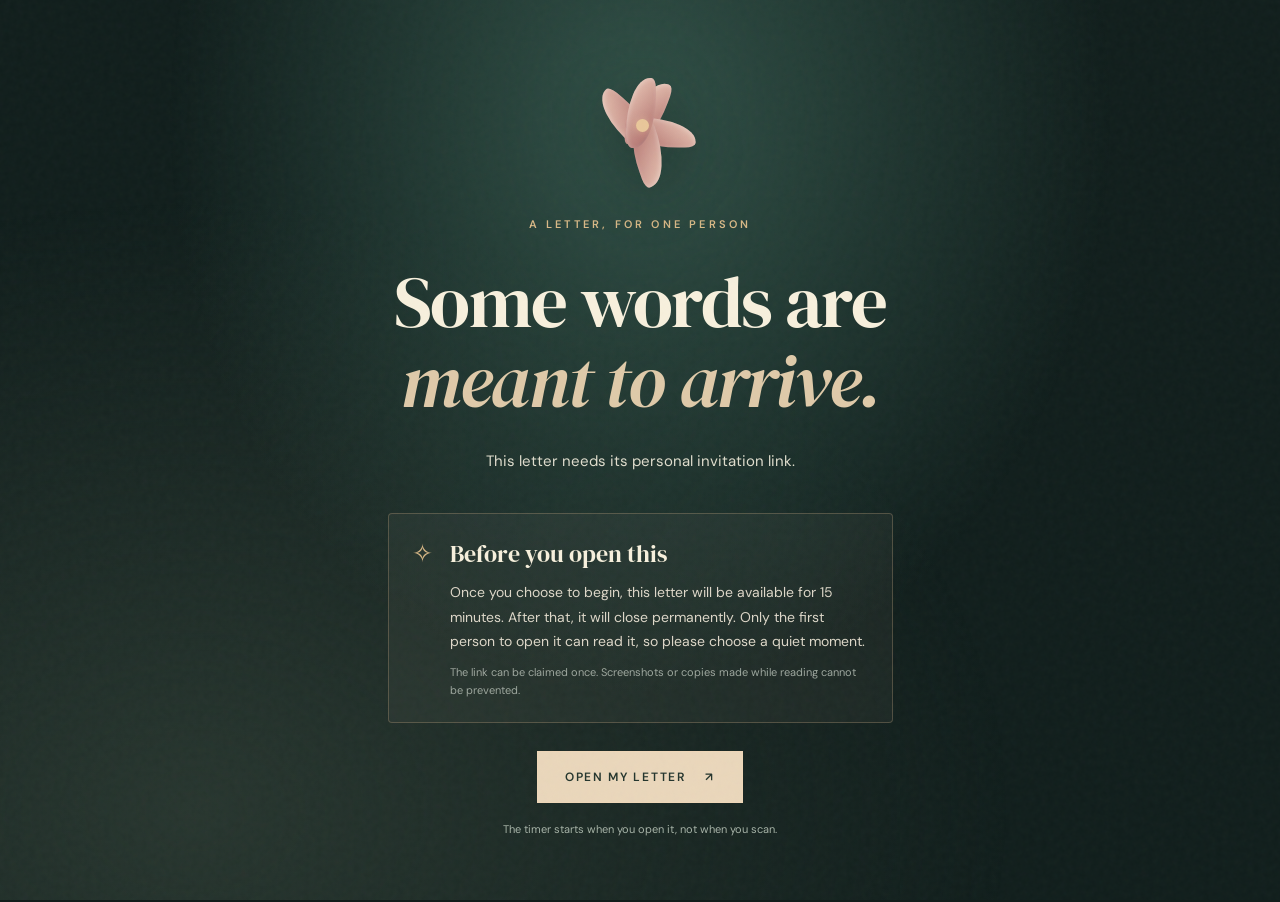
==== index.html @ e8236bc4 "Explain server-enforced one-time opening" ====
<!doctype html>
<html lang="en"><head><meta charset="utf-8"><meta name="viewport" content="width=device-width,initial-scale=1"><meta name="robots" content="noindex,nofollow,noarchive"><meta name="theme-color" content="#182c28"><title>A letter for you</title><link rel="stylesheet" href="/style.css"></head>
<body><div class="grain" aria-hidden="true"></div><div class="glow" aria-hidden="true"></div><main>
<section class="entry" id="entry"><div class="flower" aria-hidden="true"><i></i><i></i><i></i><i></i><i></i><em></em></div><p class="eyebrow">a letter, for one person</p><h1>Some words are<br><em>meant to arrive.</em></h1><p class="intro">A little something was made for you. It is yours to read, once.</p><div class="notice"><span class="notice-icon">✧</span><div><strong>Before you open this</strong><p>Once you choose to begin, this letter will be available for 15 minutes. After that, it will close permanently. Only the first person to open it can read it, so please choose a quiet moment.</p><small>The link can be claimed once. Screenshots or copies made while reading cannot be prevented.</small></div></div><button id="begin">Open my letter <span>↗</span></button><p class="micro">The timer starts when you open it, not when you scan.</p></section>
<section class="reading" id="reading" hidden><header><span>only for you</span><div class="clock"><span class="clock-dot"></span><span id="timer">15:00</span> remaining</div></header><div class="hero"><span class="petal">❀</span><p class="eyebrow">a birthday letter</p><h2>Wood.</h2><p class="subtitle">For Marilou, with love.</p></div><article id="letter"></article><footer><div class="fine-flower">✳</div><span>some things are made simply to be given</span></footer></section>
<section class="ended" id="ended" hidden><span class="ending-flower">✳</span><p class="eyebrow">the letter has closed</p><h2>Some things stay<br><em>with us.</em></h2><p>Thank you for giving these words a little of your time.</p><p class="last">Happy birthday, Nicky. ♡</p></section>
</main><script src="/app.js"></script></body></html>
---- style.css ----
@import url('https://fonts.googleapis.com/css2?family=DM+Sans:wght@400;500;600;700&family=DM+Serif+Display:ital@0;1&display=swap');:root{color-scheme:dark;--cream:#f7f0dd;--muted:#c5c4b2;--gold:#d9b987}*{box-sizing:border-box}html{scroll-behavior:smooth}body{margin:0;background:#111e1c;color:var(--cream);font-family:'DM Sans',sans-serif;min-height:100vh}.grain{position:fixed;inset:0;z-index:10;pointer-events:none;opacity:.12;background-image:url("data:image/svg+xml,%3Csvg viewBox='0 0 180 180' xmlns='http://www.w3.org/2000/svg'%3E%3Cfilter id='n'%3E%3CfeTurbulence type='fractalNoise' baseFrequency='.8' numOctaves='3' stitchTiles='stitch'/%3E%3C/filter%3E%3Crect width='100%25' height='100%25' filter='url(%23n)' opacity='.25'/%3E%3C/svg%3E")}.glow{position:fixed;inset:0;pointer-events:none;background:radial-gradient(ellipse at 50% 13%,#315147 0%,transparent 52%),radial-gradient(ellipse at 15% 90%,#28362f 0%,transparent 53%)}main{position:relative;z-index:1}.entry,.ended{min-height:100svh;max-width:680px;margin:auto;padding:clamp(36px,7vh,80px) 25px 55px;text-align:center;display:flex;align-items:center;justify-content:center;flex-direction:column}.eyebrow{font-size:11px;letter-spacing:.29em;text-transform:uppercase;color:var(--gold);font-weight:600}.entry h1,.ended h2{font:normal clamp(43px,7vw,73px)/1.08 'DM Serif Display',Georgia,serif;letter-spacing:-.025em;margin:20px 0}.entry h1 em,.ended h2 em{font-weight:400;color:#dfcaa9}.intro{max-width:370px;line-height:1.85;color:#e0dece;font-size:15px;margin:8px auto 30px}.flower{position:relative;width:110px;height:120px;margin:5px auto 18px;filter:drop-shadow(0 12px 26px #080e0c55);animation:float 7s ease-in-out infinite}.flower i{position:absolute;left:41px;top:10px;width:30px;height:70px;border-radius:80% 15% 75% 20%;transform-origin:50% 78%;background:linear-gradient(130deg,#f1d2bf,#b97d78 75%,#805c61);box-shadow:inset 1px 1px 5px #fff4}.flower i:nth-child(1){transform:rotate(-50deg)}.flower i:nth-child(2){transform:rotate(20deg)}.flower i:nth-child(3){transform:rotate(90deg)}.flower i:nth-child(4){transform:rotate(160deg)}.flower em{position:absolute;left:51px;top:51px;background:#e9c79a;width:13px;height:13px;border-radius:50%;box-shadow:0 0 9px #f4d29f70}.notice{text-align:left;display:flex;gap:17px;border:1px solid #bca17d51;background:#f2e3c90b;padding:23px;border-radius:4px;max-width:505px;margin:8px auto 28px}.notice-icon{font-size:25px;color:var(--gold)}.notice strong{font:normal 24px 'DM Serif Display',serif}.notice p{font-size:14px;line-height:1.75;color:#ded8c9;margin:10px 0}.notice small{display:block;font-size:11px;color:#9ea89f;line-height:1.6}button{border:1px solid #efd7b8;background:#ead7bb;color:#24352d;padding:17px 27px;min-width:205px;font:600 12px 'DM Sans';text-transform:uppercase;letter-spacing:.14em;cursor:pointer;transition:transform .2s,background .2s}button:hover{background:#fff0d8;transform:translateY(-2px)}button span{margin-left:15px}.micro{font-size:11px;color:#a7b4a8;margin-top:19px}.reading{max-width:100%;padding:0 24px}.reading header{max-width:800px;margin:auto;display:flex;justify-content:space-between;align-items:center;border-bottom:1px solid #ddceb32a;padding:22px 0;color:#b5bcae;letter-spacing:.13em;text-transform:uppercase;font-size:10px}.clock{font-variant-numeric:tabular-nums;letter-spacing:.05em;color:#dec69e}.clock-dot{display:inline-block;background:#e0bd87;width:6px;height:6px;border-radius:50%;margin-right:7px;box-shadow:0 0 9px #f2d0a399}.hero{text-align:center;margin:85px auto 85px}.petal{font-size:43px;color:#e3b5a3;display:block;margin-bottom:27px}.hero h2{font:normal clamp(74px,13vw,128px) 'DM Serif Display',serif;letter-spacing:-.06em;margin:5px 0;color:#f2dfc9}.subtitle{font:italic 19px 'DM Serif Display',serif;color:#c5b39d}.reading article{max-width:650px;margin:auto;font:normal clamp(17px,2.4vw,20px)/2.05 Georgia,'Times New Roman',serif;color:#f0e9dc}.reading article p{margin:0 0 1.4em}.reading article p:first-child{font-style:italic;color:#edd2ba}.reading footer{text-align:center;border-top:1px solid #ddceb32a;margin:95px auto 0;max-width:650px;padding:55px 0 85px;color:#aeb7a7;font:italic 16px 'DM Serif Display',serif}.fine-flower{font-size:35px;color:#d5a78d;margin-bottom:18px}.ended h2{font-size:clamp(53px,8vw,82px)}.ended>p:not(.eyebrow){line-height:1.8;color:#c9d0c3}.ending-flower{font-size:75px;color:#d2a998;animation:float 8s ease-in-out infinite}.last{font:italic 20px 'DM Serif Display',serif;color:#e9cfb4!important;margin-top:25px}[hidden]{display:none!important}@keyframes float{50%{transform:translateY(-9px) rotate(2deg)}}@media(max-width:520px){.entry,.ended{padding:42px 22px}.notice{padding:19px}.hero{margin:60px 0}.reading{padding:0 21px}.reading article{line-height:1.93}.reading header{padding:18px 0}}@media(prefers-reduced-motion:reduce){*,*:before,*:after{animation:none!important;scroll-behavior:auto!important}}
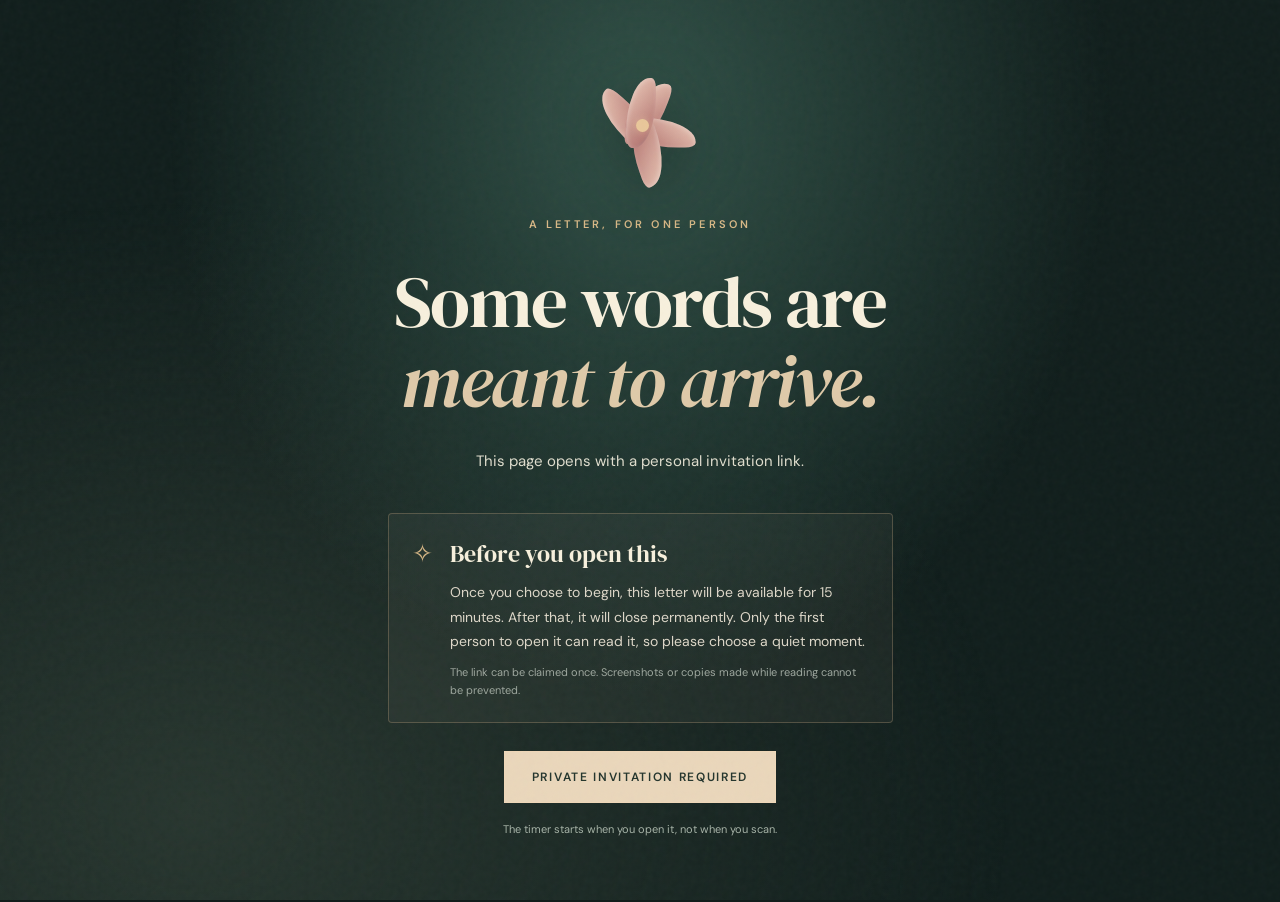
==== commit 5e8be091: "Use private reading flow on main homepage" ====
--- a/index.html
+++ b/index.html
@@ -1,7 +1,7 @@
 <!doctype html>
 <html lang="en"><head><meta charset="utf-8"><meta name="viewport" content="width=device-width,initial-scale=1"><meta name="robots" content="noindex,nofollow,noarchive"><meta name="theme-color" content="#182c28"><title>A letter for you</title><link rel="stylesheet" href="/style.css"></head>
 <body><div class="grain" aria-hidden="true"></div><div class="glow" aria-hidden="true"></div><main>
-<section class="entry" id="entry"><div class="flower" aria-hidden="true"><i></i><i></i><i></i><i></i><i></i><em></em></div><p class="eyebrow">a letter, for one person</p><h1>Some words are<br><em>meant to arrive.</em></h1><p class="intro">A little something was made for you. It is yours to read, once.</p><div class="notice"><span class="notice-icon">✧</span><div><strong>Before you open this</strong><p>Once you choose to begin, this letter will be available for 15 minutes. After that, it will close permanently. Only the first person to open it can read it, so please choose a quiet moment.</p><small>The link can be claimed once. Screenshots or copies made while reading cannot be prevented.</small></div></div><button id="begin">Open my letter <span>↗</span></button><p class="micro">The timer starts when you open it, not when you scan.</p></section>
+<section class="entry" id="entry"><div class="flower" aria-hidden="true"><i></i><i></i><i></i><i></i><i></i><em></em></div><p class="eyebrow">a letter, for one person</p><h1>Some words are<br><em>meant to arrive.</em></h1><p class="intro">A private letter, available through a personal invitation.</p><div class="notice"><span class="notice-icon">✧</span><div><strong>Before you open this</strong><p>Once you choose to begin, this letter will be available for 15 minutes. After that, it will close permanently. Only the first person to open it can read it, so please choose a quiet moment.</p><small>The link can be claimed once. Screenshots or copies made while reading cannot be prevented.</small></div></div><button id="begin">Open my letter <span>↗</span></button><p class="micro">The timer starts when you open it, not when you scan.</p></section>
 <section class="reading" id="reading" hidden><header><span>only for you</span><div class="clock"><span class="clock-dot"></span><span id="timer">15:00</span> remaining</div></header><div class="hero"><span class="petal">❀</span><p class="eyebrow">a birthday letter</p><h2>Wood.</h2><p class="subtitle">For Marilou, with love.</p></div><article id="letter"></article><footer><div class="fine-flower">✳</div><span>some things are made simply to be given</span></footer></section>
 <section class="ended" id="ended" hidden><span class="ending-flower">✳</span><p class="eyebrow">the letter has closed</p><h2>Some things stay<br><em>with us.</em></h2><p>Thank you for giving these words a little of your time.</p><p class="last">Happy birthday, Nicky. ♡</p></section>
-</main><script src="/app.js"></script></body></html>+</main><script src="/read.js"></script></body></html>
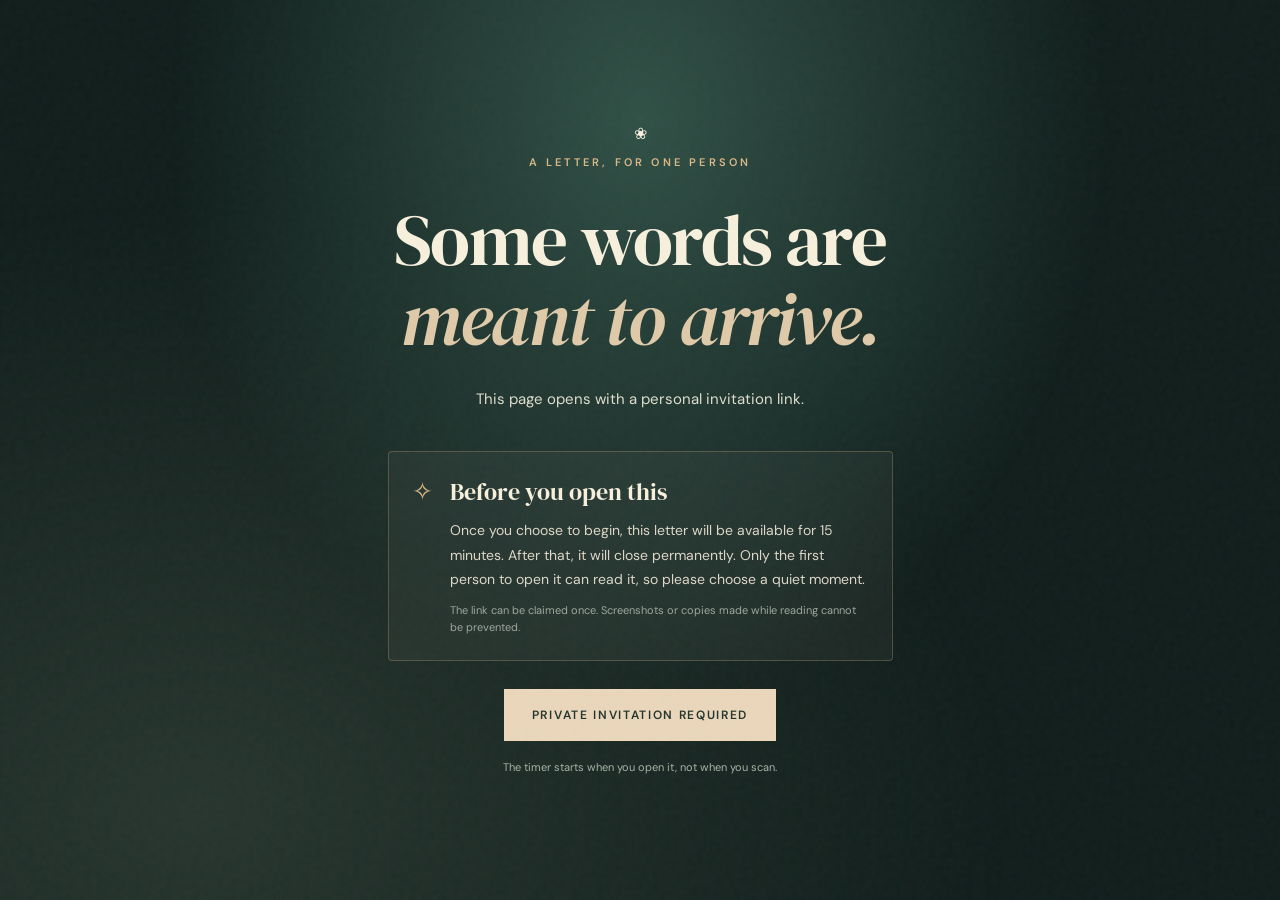
==== commit 9ad3a1b2: "Use one outlined flower icon throughout production experience" ====
--- a/index.html
+++ b/index.html
@@ -1,7 +1,7 @@
 <!doctype html>
 <html lang="en"><head><meta charset="utf-8"><meta name="viewport" content="width=device-width,initial-scale=1"><meta name="robots" content="noindex,nofollow,noarchive"><meta name="theme-color" content="#182c28"><title>A letter for you</title><link rel="stylesheet" href="/style.css"></head>
 <body><div class="grain" aria-hidden="true"></div><div class="glow" aria-hidden="true"></div><main>
-<section class="entry" id="entry"><div class="flower" aria-hidden="true"><i></i><i></i><i></i><i></i><i></i><em></em></div><p class="eyebrow">a letter, for one person</p><h1>Some words are<br><em>meant to arrive.</em></h1><p class="intro">A private letter, available through a personal invitation.</p><div class="notice"><span class="notice-icon">✧</span><div><strong>Before you open this</strong><p>Once you choose to begin, this letter will be available for 15 minutes. After that, it will close permanently. Only the first person to open it can read it, so please choose a quiet moment.</p><small>The link can be claimed once. Screenshots or copies made while reading cannot be prevented.</small></div></div><button id="begin">Open my letter <span>↗</span></button><p class="micro">The timer starts when you open it, not when you scan.</p></section>
-<section class="reading" id="reading" hidden><header><span>only for you</span><div class="clock"><span class="clock-dot"></span><span id="timer">15:00</span> remaining</div></header><div class="hero"><span class="petal">❀</span><p class="eyebrow">a birthday letter</p><h2>Wood.</h2><p class="subtitle">For Marilou, with love.</p></div><article id="letter"></article><footer><div class="fine-flower">✳</div><span>some things are made simply to be given</span></footer></section>
-<section class="ended" id="ended" hidden><span class="ending-flower">✳</span><p class="eyebrow">the letter has closed</p><h2>Some things stay<br><em>with us.</em></h2><p>Thank you for giving these words a little of your time.</p><p class="last">Happy birthday, Nicky. ♡</p></section>
+<section class="entry" id="entry"><span class="line-flower" aria-hidden="true">❀</span><p class="eyebrow">a letter, for one person</p><h1>Some words are<br><em>meant to arrive.</em></h1><p class="intro">A private letter, available through a personal invitation.</p><div class="notice"><span class="notice-icon">✧</span><div><strong>Before you open this</strong><p>Once you choose to begin, this letter will be available for <span id="durationText">15 minutes</span>. After that, it will close permanently. Only the first person to open it can read it, so please choose a quiet moment.</p><small>The link can be claimed once. Screenshots or copies made while reading cannot be prevented.</small></div></div><button id="begin">Open my letter <span>↗</span></button><p class="micro">The timer starts when you open it, not when you scan.</p></section>
+<section class="reading" id="reading" hidden><header><span>only for you</span><div class="clock"><span class="clock-dot"></span><span id="timer">15:00</span> remaining</div></header><div class="hero"><span class="line-flower" aria-hidden="true">❀</span><p class="eyebrow">a birthday letter</p><h2>Wood.</h2><p class="subtitle">For Nicole, with love.</p></div><article id="letter"></article><footer><span class="line-flower" aria-hidden="true">❀</span><span>some things are made simply to be given</span></footer></section>
+<section class="ended" id="ended" hidden><span class="line-flower" aria-hidden="true">❀</span><p class="eyebrow">the letter has closed</p><h2>Some things stay<br><em>with us.</em></h2><p>Thank you for giving these words a little of your time.</p><p class="last">Happy birthday, Nicky. ♡</p></section>
 </main><script src="/read.js"></script></body></html>
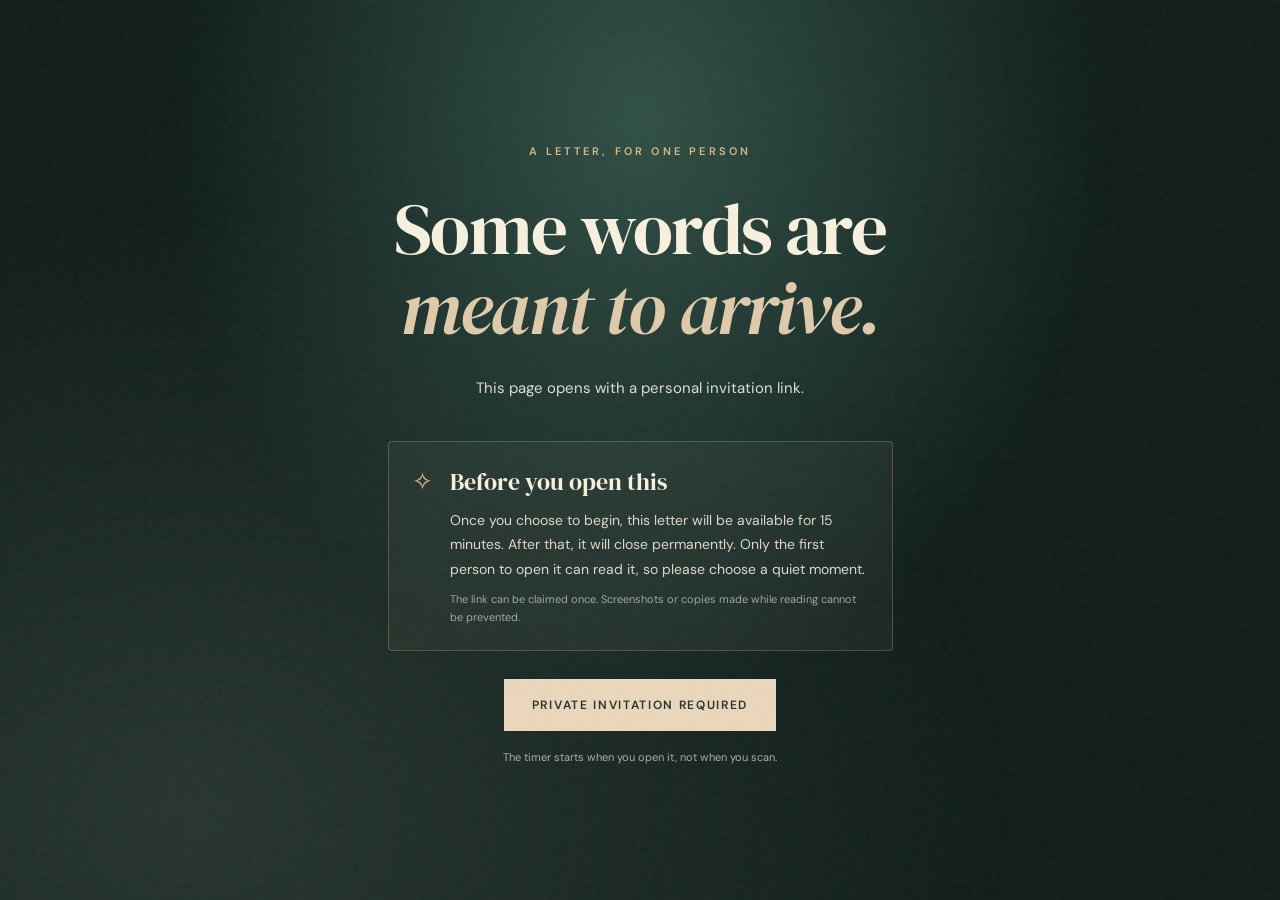
==== commit bd52d1ba: "Use solid five-petal flower motif everywhere" ====
--- a/index.html
+++ b/index.html
@@ -1,7 +1,7 @@
 <!doctype html>
 <html lang="en"><head><meta charset="utf-8"><meta name="viewport" content="width=device-width,initial-scale=1"><meta name="robots" content="noindex,nofollow,noarchive"><meta name="theme-color" content="#182c28"><title>A letter for you</title><link rel="stylesheet" href="/style.css"></head>
 <body><div class="grain" aria-hidden="true"></div><div class="glow" aria-hidden="true"></div><main>
-<section class="entry" id="entry"><span class="line-flower" aria-hidden="true">❀</span><p class="eyebrow">a letter, for one person</p><h1>Some words are<br><em>meant to arrive.</em></h1><p class="intro">A private letter, available through a personal invitation.</p><div class="notice"><span class="notice-icon">✧</span><div><strong>Before you open this</strong><p>Once you choose to begin, this letter will be available for <span id="durationText">15 minutes</span>. After that, it will close permanently. Only the first person to open it can read it, so please choose a quiet moment.</p><small>The link can be claimed once. Screenshots or copies made while reading cannot be prevented.</small></div></div><button id="begin">Open my letter <span>↗</span></button><p class="micro">The timer starts when you open it, not when you scan.</p></section>
-<section class="reading" id="reading" hidden><header><span>only for you</span><div class="clock"><span class="clock-dot"></span><span id="timer">15:00</span> remaining</div></header><div class="hero"><span class="line-flower" aria-hidden="true">❀</span><p class="eyebrow">a birthday letter</p><h2>Wood.</h2><p class="subtitle">For Nicole, with love.</p></div><article id="letter"></article><footer><span class="line-flower" aria-hidden="true">❀</span><span>some things are made simply to be given</span></footer></section>
-<section class="ended" id="ended" hidden><span class="line-flower" aria-hidden="true">❀</span><p class="eyebrow">the letter has closed</p><h2>Some things stay<br><em>with us.</em></h2><p>Thank you for giving these words a little of your time.</p><p class="last">Happy birthday, Nicky. ♡</p></section>
+<section class="entry" id="entry"><span class="solid-flower" aria-hidden="true"><i></i><i></i><i></i><i></i><i></i><em></em></span><p class="eyebrow">a letter, for one person</p><h1>Some words are<br><em>meant to arrive.</em></h1><p class="intro">A private letter, available through a personal invitation.</p><div class="notice"><span class="notice-icon">✧</span><div><strong>Before you open this</strong><p>Once you choose to begin, this letter will be available for <span id="durationText">15 minutes</span>. After that, it will close permanently. Only the first person to open it can read it, so please choose a quiet moment.</p><small>The link can be claimed once. Screenshots or copies made while reading cannot be prevented.</small></div></div><button id="begin">Open my letter <span>↗</span></button><p class="micro">The timer starts when you open it, not when you scan.</p></section>
+<section class="reading" id="reading" hidden><header><span>only for you</span><div class="clock"><span class="clock-dot"></span><span id="timer">15:00</span> remaining</div></header><div class="hero"><span class="solid-flower" aria-hidden="true"><i></i><i></i><i></i><i></i><i></i><em></em></span><p class="eyebrow">a birthday letter</p><h2>Wood.</h2><p class="subtitle">For Nicole, with love.</p></div><article id="letter"></article><footer><span class="solid-flower" aria-hidden="true"><i></i><i></i><i></i><i></i><i></i><em></em></span><span>some things are made simply to be given</span></footer></section>
+<section class="ended" id="ended" hidden><span class="solid-flower" aria-hidden="true"><i></i><i></i><i></i><i></i><i></i><em></em></span><p class="eyebrow">the letter has closed</p><h2>Some things stay<br><em>with us.</em></h2><p>Thank you for giving these words a little of your time.</p><p class="last">Happy birthday, Nicky. ♡</p></section>
 </main><script src="/read.js"></script></body></html>
--- a/style.css
+++ b/style.css
@@ -1 +1 @@
-@import url('https://fonts.googleapis.com/css2?family=DM+Sans:wght@400;500;600;700&family=DM+Serif+Display:ital@0;1&display=swap');:root{color-scheme:dark;--cream:#f7f0dd;--muted:#c5c4b2;--gold:#d9b987}*{box-sizing:border-box}html{scroll-behavior:smooth}body{margin:0;background:#111e1c;color:var(--cream);font-family:'DM Sans',sans-serif;min-height:100vh}.grain{position:fixed;inset:0;z-index:10;pointer-events:none;opacity:.12;background-image:url("data:image/svg+xml,%3Csvg viewBox='0 0 180 180' xmlns='http://www.w3.org/2000/svg'%3E%3Cfilter id='n'%3E%3CfeTurbulence type='fractalNoise' baseFrequency='.8' numOctaves='3' stitchTiles='stitch'/%3E%3C/filter%3E%3Crect width='100%25' height='100%25' filter='url(%23n)' opacity='.25'/%3E%3C/svg%3E")}.glow{position:fixed;inset:0;pointer-events:none;background:radial-gradient(ellipse at 50% 13%,#315147 0%,transparent 52%),radial-gradient(ellipse at 15% 90%,#28362f 0%,transparent 53%)}main{position:relative;z-index:1}.entry,.ended{min-height:100svh;max-width:680px;margin:auto;padding:clamp(36px,7vh,80px) 25px 55px;text-align:center;display:flex;align-items:center;justify-content:center;flex-direction:column}.eyebrow{font-size:11px;letter-spacing:.29em;text-transform:uppercase;color:var(--gold);font-weight:600}.entry h1,.ended h2{font:normal clamp(43px,7vw,73px)/1.08 'DM Serif Display',Georgia,serif;letter-spacing:-.025em;margin:20px 0}.entry h1 em,.ended h2 em{font-weight:400;color:#dfcaa9}.intro{max-width:370px;line-height:1.85;color:#e0dece;font-size:15px;margin:8px auto 30px}.flower{position:relative;width:110px;height:120px;margin:5px auto 18px;filter:drop-shadow(0 12px 26px #080e0c55);animation:float 7s ease-in-out infinite}.flower i{position:absolute;left:41px;top:10px;width:30px;height:70px;border-radius:80% 15% 75% 20%;transform-origin:50% 78%;background:linear-gradient(130deg,#f1d2bf,#b97d78 75%,#805c61);box-shadow:inset 1px 1px 5px #fff4}.flower i:nth-child(1){transform:rotate(-50deg)}.flower i:nth-child(2){transform:rotate(20deg)}.flower i:nth-child(3){transform:rotate(90deg)}.flower i:nth-child(4){transform:rotate(160deg)}.flower em{position:absolute;left:51px;top:51px;background:#e9c79a;width:13px;height:13px;border-radius:50%;box-shadow:0 0 9px #f4d29f70}.notice{text-align:left;display:flex;gap:17px;border:1px solid #bca17d51;background:#f2e3c90b;padding:23px;border-radius:4px;max-width:505px;margin:8px auto 28px}.notice-icon{font-size:25px;color:var(--gold)}.notice strong{font:normal 24px 'DM Serif Display',serif}.notice p{font-size:14px;line-height:1.75;color:#ded8c9;margin:10px 0}.notice small{display:block;font-size:11px;color:#9ea89f;line-height:1.6}button{border:1px solid #efd7b8;background:#ead7bb;color:#24352d;padding:17px 27px;min-width:205px;font:600 12px 'DM Sans';text-transform:uppercase;letter-spacing:.14em;cursor:pointer;transition:transform .2s,background .2s}button:hover{background:#fff0d8;transform:translateY(-2px)}button span{margin-left:15px}.micro{font-size:11px;color:#a7b4a8;margin-top:19px}.reading{max-width:100%;padding:0 24px}.reading header{max-width:800px;margin:auto;display:flex;justify-content:space-between;align-items:center;border-bottom:1px solid #ddceb32a;padding:22px 0;color:#b5bcae;letter-spacing:.13em;text-transform:uppercase;font-size:10px}.clock{font-variant-numeric:tabular-nums;letter-spacing:.05em;color:#dec69e}.clock-dot{display:inline-block;background:#e0bd87;width:6px;height:6px;border-radius:50%;margin-right:7px;box-shadow:0 0 9px #f2d0a399}.hero{text-align:center;margin:85px auto 85px}.petal{font-size:43px;color:#e3b5a3;display:block;margin-bottom:27px}.hero h2{font:normal clamp(74px,13vw,128px) 'DM Serif Display',serif;letter-spacing:-.06em;margin:5px 0;color:#f2dfc9}.subtitle{font:italic 19px 'DM Serif Display',serif;color:#c5b39d}.reading article{max-width:650px;margin:auto;font:normal clamp(17px,2.4vw,20px)/2.05 Georgia,'Times New Roman',serif;color:#f0e9dc}.reading article p{margin:0 0 1.4em}.reading article p:first-child{font-style:italic;color:#edd2ba}.reading footer{text-align:center;border-top:1px solid #ddceb32a;margin:95px auto 0;max-width:650px;padding:55px 0 85px;color:#aeb7a7;font:italic 16px 'DM Serif Display',serif}.fine-flower{font-size:35px;color:#d5a78d;margin-bottom:18px}.ended h2{font-size:clamp(53px,8vw,82px)}.ended>p:not(.eyebrow){line-height:1.8;color:#c9d0c3}.ending-flower{font-size:75px;color:#d2a998;animation:float 8s ease-in-out infinite}.last{font:italic 20px 'DM Serif Display',serif;color:#e9cfb4!important;margin-top:25px}[hidden]{display:none!important}@keyframes float{50%{transform:translateY(-9px) rotate(2deg)}}@media(max-width:520px){.entry,.ended{padding:42px 22px}.notice{padding:19px}.hero{margin:60px 0}.reading{padding:0 21px}.reading article{line-height:1.93}.reading header{padding:18px 0}}@media(prefers-reduced-motion:reduce){*,*:before,*:after{animation:none!important;scroll-behavior:auto!important}}+@import url('https://fonts.googleapis.com/css2?family=DM+Sans:wght@400;500;600;700&family=DM+Serif+Display:ital@0;1&display=swap');:root{color-scheme:dark;--cream:#f7f0dd;--muted:#c5c4b2;--gold:#d9b987}*{box-sizing:border-box}html{scroll-behavior:smooth}body{margin:0;background:#111e1c;color:var(--cream);font-family:'DM Sans',sans-serif;min-height:100vh}.grain{position:fixed;inset:0;z-index:10;pointer-events:none;opacity:.12;background-image:url("data:image/svg+xml,%3Csvg viewBox='0 0 180 180' xmlns='http://www.w3.org/2000/svg'%3E%3Cfilter id='n'%3E%3CfeTurbulence type='fractalNoise' baseFrequency='.8' numOctaves='3' stitchTiles='stitch'/%3E%3C/filter%3E%3Crect width='100%25' height='100%25' filter='url(%23n)' opacity='.25'/%3E%3C/svg%3E")}.glow{position:fixed;inset:0;pointer-events:none;background:radial-gradient(ellipse at 50% 13%,#315147 0%,transparent 52%),radial-gradient(ellipse at 15% 90%,#28362f 0%,transparent 53%)}main{position:relative;z-index:1}.entry,.ended{min-height:100svh;max-width:680px;margin:auto;padding:clamp(36px,7vh,80px) 25px 55px;text-align:center;display:flex;align-items:center;justify-content:center;flex-direction:column}.eyebrow{font-size:11px;letter-spacing:.29em;text-transform:uppercase;color:var(--gold);font-weight:600}.entry h1,.ended h2{font:normal clamp(43px,7vw,73px)/1.08 'DM Serif Display',Georgia,serif;letter-spacing:-.025em;margin:20px 0}.entry h1 em,.ended h2 em{font-weight:400;color:#dfcaa9}.intro{max-width:370px;line-height:1.85;color:#e0dece;font-size:15px;margin:8px auto 30px}.flower{position:relative;width:110px;height:120px;margin:5px auto 18px;filter:drop-shadow(0 12px 26px #080e0c55);animation:float 7s ease-in-out infinite}.flower i{position:absolute;left:41px;top:10px;width:30px;height:70px;border-radius:80% 15% 75% 20%;transform-origin:50% 78%;background:linear-gradient(130deg,#f1d2bf,#b97d78 75%,#805c61);box-shadow:inset 1px 1px 5px #fff4}.flower i:nth-child(1){transform:rotate(-50deg)}.flower i:nth-child(2){transform:rotate(20deg)}.flower i:nth-child(3){transform:rotate(90deg)}.flower i:nth-child(4){transform:rotate(160deg)}.flower em{position:absolute;left:51px;top:51px;background:#e9c79a;width:13px;height:13px;border-radius:50%;box-shadow:0 0 9px #f4d29f70}.notice{text-align:left;display:flex;gap:17px;border:1px solid #bca17d51;background:#f2e3c90b;padding:23px;border-radius:4px;max-width:505px;margin:8px auto 28px}.notice-icon{font-size:25px;color:var(--gold)}.notice strong{font:normal 24px 'DM Serif Display',serif}.notice p{font-size:14px;line-height:1.75;color:#ded8c9;margin:10px 0}.notice small{display:block;font-size:11px;color:#9ea89f;line-height:1.6}button{border:1px solid #efd7b8;background:#ead7bb;color:#24352d;padding:17px 27px;min-width:205px;font:600 12px 'DM Sans';text-transform:uppercase;letter-spacing:.14em;cursor:pointer;transition:transform .2s,background .2s}button:hover{background:#fff0d8;transform:translateY(-2px)}button span{margin-left:15px}.micro{font-size:11px;color:#a7b4a8;margin-top:19px}.reading{max-width:100%;padding:0 24px}.reading header{max-width:800px;margin:auto;display:flex;justify-content:space-between;align-items:center;border-bottom:1px solid #ddceb32a;padding:22px 0;color:#b5bcae;letter-spacing:.13em;text-transform:uppercase;font-size:10px}.clock{font-variant-numeric:tabular-nums;letter-spacing:.05em;color:#dec69e}.clock-dot{display:inline-block;background:#e0bd87;width:6px;height:6px;border-radius:50%;margin-right:7px;box-shadow:0 0 9px #f2d0a399}.hero{text-align:center;margin:85px auto 85px}.petal{font-size:43px;color:#e3b5a3;display:block;margin-bottom:27px}.hero h2{font:normal clamp(74px,13vw,128px) 'DM Serif Display',serif;letter-spacing:-.06em;margin:5px 0;color:#f2dfc9}.subtitle{font:italic 19px 'DM Serif Display',serif;color:#c5b39d}.reading article{max-width:650px;margin:auto;font:normal clamp(17px,2.4vw,20px)/2.05 Georgia,'Times New Roman',serif;color:#f0e9dc}.reading article p{margin:0 0 1.4em}.reading article p:first-child{font-style:italic;color:#edd2ba}.reading footer{text-align:center;border-top:1px solid #ddceb32a;margin:95px auto 0;max-width:650px;padding:55px 0 85px;color:#aeb7a7;font:italic 16px 'DM Serif Display',serif}.fine-flower{font-size:35px;color:#d5a78d;margin-bottom:18px}.ended h2{font-size:clamp(53px,8vw,82px)}.ended>p:not(.eyebrow){line-height:1.8;color:#c9d0c3}.ending-flower{font-size:75px;color:#d2a998;animation:float 8s ease-in-out infinite}.last{font:italic 20px 'DM Serif Display',serif;color:#e9cfb4!important;margin-top:25px}[hidden]{display:none!important}@keyframes float{50%{transform:translateY(-9px) rotate(2deg)}}@media(max-width:520px){.entry,.ended{padding:42px 22px}.notice{padding:19px}.hero{margin:60px 0}.reading{padding:0 21px}.reading article{line-height:1.93}.reading header{padding:18px 0}}@media(prefers-reduced-motion:reduce){*,*:before,*:after{animation:none!important;scroll-behavior:auto!important}}.line-flower{display:block;color:#e3ad9b;font-size:44px;line-height:1;margin:8px auto 28px;font-family:Georgia,'Times New Roman',serif;font-weight:400;text-shadow:0 8px 22px #080e0c44}.reading .line-flower{margin:0 auto 27px;font-size:42px}.reading footer .line-flower{font-size:34px;margin:0 auto 18px}.ended .line-flower{font-size:58px;margin:0 auto 24px}
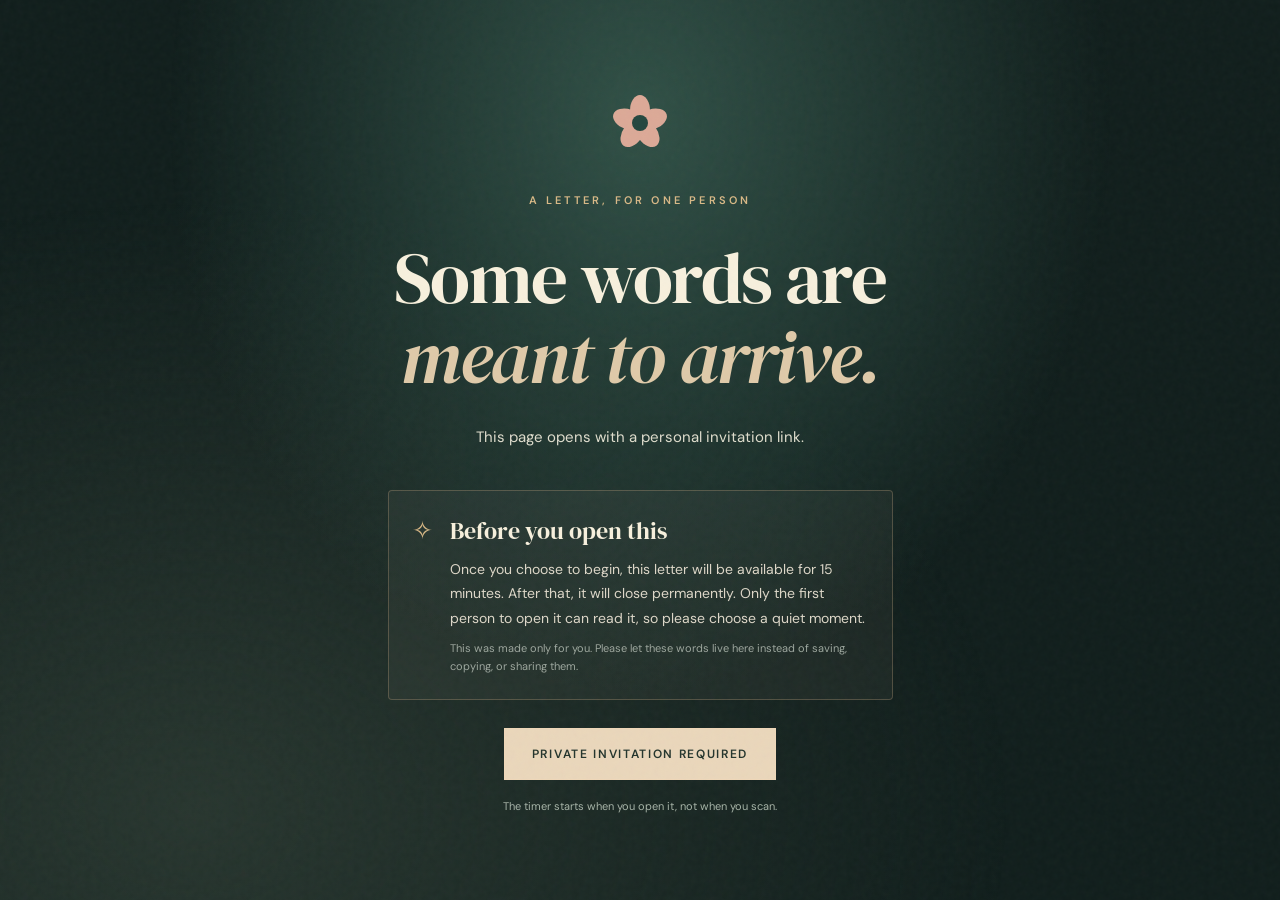
==== commit e5bf7d28: "Add private-reading notice and personalized watermark" ====
--- a/index.html
+++ b/index.html
@@ -1,7 +1,7 @@
 <!doctype html>
 <html lang="en"><head><meta charset="utf-8"><meta name="viewport" content="width=device-width,initial-scale=1"><meta name="robots" content="noindex,nofollow,noarchive"><meta name="theme-color" content="#182c28"><title>A letter for you</title><link rel="stylesheet" href="/style.css"></head>
 <body><div class="grain" aria-hidden="true"></div><div class="glow" aria-hidden="true"></div><main>
-<section class="entry" id="entry"><span class="solid-flower" aria-hidden="true"><i></i><i></i><i></i><i></i><i></i><em></em></span><p class="eyebrow">a letter, for one person</p><h1>Some words are<br><em>meant to arrive.</em></h1><p class="intro">A private letter, available through a personal invitation.</p><div class="notice"><span class="notice-icon">✧</span><div><strong>Before you open this</strong><p>Once you choose to begin, this letter will be available for <span id="durationText">15 minutes</span>. After that, it will close permanently. Only the first person to open it can read it, so please choose a quiet moment.</p><small>The link can be claimed once. Screenshots or copies made while reading cannot be prevented.</small></div></div><button id="begin">Open my letter <span>↗</span></button><p class="micro">The timer starts when you open it, not when you scan.</p></section>
-<section class="reading" id="reading" hidden><header><span>only for you</span><div class="clock"><span class="clock-dot"></span><span id="timer">15:00</span> remaining</div></header><div class="hero"><span class="solid-flower" aria-hidden="true"><i></i><i></i><i></i><i></i><i></i><em></em></span><p class="eyebrow">a birthday letter</p><h2>Wood.</h2><p class="subtitle">For Nicole, with love.</p></div><article id="letter"></article><footer><span class="solid-flower" aria-hidden="true"><i></i><i></i><i></i><i></i><i></i><em></em></span><span>some things are made simply to be given</span></footer></section>
+<section class="entry" id="entry"><span class="solid-flower" aria-hidden="true"><i></i><i></i><i></i><i></i><i></i><em></em></span><p class="eyebrow">a letter, for one person</p><h1>Some words are<br><em>meant to arrive.</em></h1><p class="intro">A private letter, available through a personal invitation.</p><div class="notice"><span class="notice-icon">✧</span><div><strong>Before you open this</strong><p>Once you choose to begin, this letter will be available for <span id="durationText">15 minutes</span>. After that, it will close permanently. Only the first person to open it can read it, so please choose a quiet moment.</p><small>This was made only for you. Please let these words live here instead of saving, copying, or sharing them.</small></div></div><button id="begin">Open my letter <span>↗</span></button><p class="micro">The timer starts when you open it, not when you scan.</p></section>
+<section class="reading" id="reading" hidden><header><span>only for you</span><div class="clock"><span class="clock-dot"></span><span id="timer">15:00</span> remaining</div></header><div class="hero"><span class="solid-flower" aria-hidden="true"><i></i><i></i><i></i><i></i><i></i><em></em></span><p class="eyebrow">a birthday letter</p><h2>Wood.</h2><p class="subtitle">For Nicole, with love.</p></div><article id="letter" class="protected-letter"><div class="private-watermark" aria-hidden="true">FOR NICOLE · PRIVATE</div></article><footer><span class="solid-flower" aria-hidden="true"><i></i><i></i><i></i><i></i><i></i><em></em></span><span>some things are made simply to be given</span></footer></section>
 <section class="ended" id="ended" hidden><span class="solid-flower" aria-hidden="true"><i></i><i></i><i></i><i></i><i></i><em></em></span><p class="eyebrow">the letter has closed</p><h2>Some things stay<br><em>with us.</em></h2><p>Thank you for giving these words a little of your time.</p><p class="last">Happy birthday, Nicky. ♡</p></section>
 </main><script src="/read.js"></script></body></html>
--- a/style.css
+++ b/style.css
@@ -1 +1 @@
-@import url('https://fonts.googleapis.com/css2?family=DM+Sans:wght@400;500;600;700&family=DM+Serif+Display:ital@0;1&display=swap');:root{color-scheme:dark;--cream:#f7f0dd;--muted:#c5c4b2;--gold:#d9b987}*{box-sizing:border-box}html{scroll-behavior:smooth}body{margin:0;background:#111e1c;color:var(--cream);font-family:'DM Sans',sans-serif;min-height:100vh}.grain{position:fixed;inset:0;z-index:10;pointer-events:none;opacity:.12;background-image:url("data:image/svg+xml,%3Csvg viewBox='0 0 180 180' xmlns='http://www.w3.org/2000/svg'%3E%3Cfilter id='n'%3E%3CfeTurbulence type='fractalNoise' baseFrequency='.8' numOctaves='3' stitchTiles='stitch'/%3E%3C/filter%3E%3Crect width='100%25' height='100%25' filter='url(%23n)' opacity='.25'/%3E%3C/svg%3E")}.glow{position:fixed;inset:0;pointer-events:none;background:radial-gradient(ellipse at 50% 13%,#315147 0%,transparent 52%),radial-gradient(ellipse at 15% 90%,#28362f 0%,transparent 53%)}main{position:relative;z-index:1}.entry,.ended{min-height:100svh;max-width:680px;margin:auto;padding:clamp(36px,7vh,80px) 25px 55px;text-align:center;display:flex;align-items:center;justify-content:center;flex-direction:column}.eyebrow{font-size:11px;letter-spacing:.29em;text-transform:uppercase;color:var(--gold);font-weight:600}.entry h1,.ended h2{font:normal clamp(43px,7vw,73px)/1.08 'DM Serif Display',Georgia,serif;letter-spacing:-.025em;margin:20px 0}.entry h1 em,.ended h2 em{font-weight:400;color:#dfcaa9}.intro{max-width:370px;line-height:1.85;color:#e0dece;font-size:15px;margin:8px auto 30px}.flower{position:relative;width:110px;height:120px;margin:5px auto 18px;filter:drop-shadow(0 12px 26px #080e0c55);animation:float 7s ease-in-out infinite}.flower i{position:absolute;left:41px;top:10px;width:30px;height:70px;border-radius:80% 15% 75% 20%;transform-origin:50% 78%;background:linear-gradient(130deg,#f1d2bf,#b97d78 75%,#805c61);box-shadow:inset 1px 1px 5px #fff4}.flower i:nth-child(1){transform:rotate(-50deg)}.flower i:nth-child(2){transform:rotate(20deg)}.flower i:nth-child(3){transform:rotate(90deg)}.flower i:nth-child(4){transform:rotate(160deg)}.flower em{position:absolute;left:51px;top:51px;background:#e9c79a;width:13px;height:13px;border-radius:50%;box-shadow:0 0 9px #f4d29f70}.notice{text-align:left;display:flex;gap:17px;border:1px solid #bca17d51;background:#f2e3c90b;padding:23px;border-radius:4px;max-width:505px;margin:8px auto 28px}.notice-icon{font-size:25px;color:var(--gold)}.notice strong{font:normal 24px 'DM Serif Display',serif}.notice p{font-size:14px;line-height:1.75;color:#ded8c9;margin:10px 0}.notice small{display:block;font-size:11px;color:#9ea89f;line-height:1.6}button{border:1px solid #efd7b8;background:#ead7bb;color:#24352d;padding:17px 27px;min-width:205px;font:600 12px 'DM Sans';text-transform:uppercase;letter-spacing:.14em;cursor:pointer;transition:transform .2s,background .2s}button:hover{background:#fff0d8;transform:translateY(-2px)}button span{margin-left:15px}.micro{font-size:11px;color:#a7b4a8;margin-top:19px}.reading{max-width:100%;padding:0 24px}.reading header{max-width:800px;margin:auto;display:flex;justify-content:space-between;align-items:center;border-bottom:1px solid #ddceb32a;padding:22px 0;color:#b5bcae;letter-spacing:.13em;text-transform:uppercase;font-size:10px}.clock{font-variant-numeric:tabular-nums;letter-spacing:.05em;color:#dec69e}.clock-dot{display:inline-block;background:#e0bd87;width:6px;height:6px;border-radius:50%;margin-right:7px;box-shadow:0 0 9px #f2d0a399}.hero{text-align:center;margin:85px auto 85px}.petal{font-size:43px;color:#e3b5a3;display:block;margin-bottom:27px}.hero h2{font:normal clamp(74px,13vw,128px) 'DM Serif Display',serif;letter-spacing:-.06em;margin:5px 0;color:#f2dfc9}.subtitle{font:italic 19px 'DM Serif Display',serif;color:#c5b39d}.reading article{max-width:650px;margin:auto;font:normal clamp(17px,2.4vw,20px)/2.05 Georgia,'Times New Roman',serif;color:#f0e9dc}.reading article p{margin:0 0 1.4em}.reading article p:first-child{font-style:italic;color:#edd2ba}.reading footer{text-align:center;border-top:1px solid #ddceb32a;margin:95px auto 0;max-width:650px;padding:55px 0 85px;color:#aeb7a7;font:italic 16px 'DM Serif Display',serif}.fine-flower{font-size:35px;color:#d5a78d;margin-bottom:18px}.ended h2{font-size:clamp(53px,8vw,82px)}.ended>p:not(.eyebrow){line-height:1.8;color:#c9d0c3}.ending-flower{font-size:75px;color:#d2a998;animation:float 8s ease-in-out infinite}.last{font:italic 20px 'DM Serif Display',serif;color:#e9cfb4!important;margin-top:25px}[hidden]{display:none!important}@keyframes float{50%{transform:translateY(-9px) rotate(2deg)}}@media(max-width:520px){.entry,.ended{padding:42px 22px}.notice{padding:19px}.hero{margin:60px 0}.reading{padding:0 21px}.reading article{line-height:1.93}.reading header{padding:18px 0}}@media(prefers-reduced-motion:reduce){*,*:before,*:after{animation:none!important;scroll-behavior:auto!important}}.line-flower{display:block;color:#e3ad9b;font-size:44px;line-height:1;margin:8px auto 28px;font-family:Georgia,'Times New Roman',serif;font-weight:400;text-shadow:0 8px 22px #080e0c44}.reading .line-flower{margin:0 auto 27px;font-size:42px}.reading footer .line-flower{font-size:34px;margin:0 auto 18px}.ended .line-flower{font-size:58px;margin:0 auto 24px}+@import url('https://fonts.googleapis.com/css2?family=DM+Sans:wght@400;500;600;700&family=DM+Serif+Display:ital@0;1&display=swap');:root{color-scheme:dark;--cream:#f7f0dd;--muted:#c5c4b2;--gold:#d9b987}*{box-sizing:border-box}html{scroll-behavior:smooth}body{margin:0;background:#111e1c;color:var(--cream);font-family:'DM Sans',sans-serif;min-height:100vh}.grain{position:fixed;inset:0;z-index:10;pointer-events:none;opacity:.12;background-image:url("data:image/svg+xml,%3Csvg viewBox='0 0 180 180' xmlns='http://www.w3.org/2000/svg'%3E%3Cfilter id='n'%3E%3CfeTurbulence type='fractalNoise' baseFrequency='.8' numOctaves='3' stitchTiles='stitch'/%3E%3C/filter%3E%3Crect width='100%25' height='100%25' filter='url(%23n)' opacity='.25'/%3E%3C/svg%3E")}.glow{position:fixed;inset:0;pointer-events:none;background:radial-gradient(ellipse at 50% 13%,#315147 0%,transparent 52%),radial-gradient(ellipse at 15% 90%,#28362f 0%,transparent 53%)}main{position:relative;z-index:1}.entry,.ended{min-height:100svh;max-width:680px;margin:auto;padding:clamp(36px,7vh,80px) 25px 55px;text-align:center;display:flex;align-items:center;justify-content:center;flex-direction:column}.eyebrow{font-size:11px;letter-spacing:.29em;text-transform:uppercase;color:var(--gold);font-weight:600}.entry h1,.ended h2{font:normal clamp(43px,7vw,73px)/1.08 'DM Serif Display',Georgia,serif;letter-spacing:-.025em;margin:20px 0}.entry h1 em,.ended h2 em{font-weight:400;color:#dfcaa9}.intro{max-width:370px;line-height:1.85;color:#e0dece;font-size:15px;margin:8px auto 30px}.flower{position:relative;width:110px;height:120px;margin:5px auto 18px;filter:drop-shadow(0 12px 26px #080e0c55);animation:float 7s ease-in-out infinite}.flower i{position:absolute;left:41px;top:10px;width:30px;height:70px;border-radius:80% 15% 75% 20%;transform-origin:50% 78%;background:linear-gradient(130deg,#f1d2bf,#b97d78 75%,#805c61);box-shadow:inset 1px 1px 5px #fff4}.flower i:nth-child(1){transform:rotate(-50deg)}.flower i:nth-child(2){transform:rotate(20deg)}.flower i:nth-child(3){transform:rotate(90deg)}.flower i:nth-child(4){transform:rotate(160deg)}.flower em{position:absolute;left:51px;top:51px;background:#e9c79a;width:13px;height:13px;border-radius:50%;box-shadow:0 0 9px #f4d29f70}.notice{text-align:left;display:flex;gap:17px;border:1px solid #bca17d51;background:#f2e3c90b;padding:23px;border-radius:4px;max-width:505px;margin:8px auto 28px}.notice-icon{font-size:25px;color:var(--gold)}.notice strong{font:normal 24px 'DM Serif Display',serif}.notice p{font-size:14px;line-height:1.75;color:#ded8c9;margin:10px 0}.notice small{display:block;font-size:11px;color:#9ea89f;line-height:1.6}button{border:1px solid #efd7b8;background:#ead7bb;color:#24352d;padding:17px 27px;min-width:205px;font:600 12px 'DM Sans';text-transform:uppercase;letter-spacing:.14em;cursor:pointer;transition:transform .2s,background .2s}button:hover{background:#fff0d8;transform:translateY(-2px)}button span{margin-left:15px}.micro{font-size:11px;color:#a7b4a8;margin-top:19px}.reading{max-width:100%;padding:0 24px}.reading header{max-width:800px;margin:auto;display:flex;justify-content:space-between;align-items:center;border-bottom:1px solid #ddceb32a;padding:22px 0;color:#b5bcae;letter-spacing:.13em;text-transform:uppercase;font-size:10px}.clock{font-variant-numeric:tabular-nums;letter-spacing:.05em;color:#dec69e}.clock-dot{display:inline-block;background:#e0bd87;width:6px;height:6px;border-radius:50%;margin-right:7px;box-shadow:0 0 9px #f2d0a399}.hero{text-align:center;margin:85px auto 85px}.petal{font-size:43px;color:#e3b5a3;display:block;margin-bottom:27px}.hero h2{font:normal clamp(74px,13vw,128px) 'DM Serif Display',serif;letter-spacing:-.06em;margin:5px 0;color:#f2dfc9}.subtitle{font:italic 19px 'DM Serif Display',serif;color:#c5b39d}.reading article{max-width:650px;margin:auto;text-align:justify;text-justify:inter-word;hyphens:auto;font:normal clamp(17px,2.4vw,20px)/2.05 Georgia,'Times New Roman',serif;color:#edd2ba}.reading article p{margin:0 0 1.4em}.reading article p:first-child{font-style:italic;color:#edd2ba}.reading footer{text-align:center;border-top:1px solid #ddceb32a;margin:95px auto 0;max-width:650px;padding:55px 0 85px;color:#aeb7a7;font:italic 16px 'DM Serif Display',serif}.fine-flower{font-size:35px;color:#d5a78d;margin-bottom:18px}.ended h2{font-size:clamp(53px,8vw,82px)}.ended>p:not(.eyebrow){line-height:1.8;color:#c9d0c3}.ending-flower{font-size:75px;color:#d2a998;animation:float 8s ease-in-out infinite}.last{font:italic 20px 'DM Serif Display',serif;color:#e9cfb4!important;margin-top:25px}[hidden]{display:none!important}@keyframes float{50%{transform:translateY(-9px) rotate(2deg)}}@media(max-width:520px){.reading article{text-align:left;hyphens:none}.entry,.ended{padding:42px 22px}.notice{padding:19px}.hero{margin:60px 0}.reading{padding:0 21px}.reading article{line-height:1.93}.reading header{padding:18px 0}}@media(prefers-reduced-motion:reduce){*,*:before,*:after{animation:none!important;scroll-behavior:auto!important}}.line-flower{display:block;color:#e3ad9b;font-size:44px;line-height:1;margin:8px auto 28px;font-family:Georgia,'Times New Roman',serif;font-weight:400;text-shadow:0 8px 22px #080e0c44}.reading .line-flower{margin:0 auto 27px;font-size:42px}.reading footer .line-flower{font-size:34px;margin:0 auto 18px}.ended .line-flower{font-size:58px;margin:0 auto 24px}.solid-flower{position:relative;display:block;width:62px;height:62px;margin:8px auto 28px}.solid-flower i{position:absolute;left:21px;top:3px;width:20px;height:31px;border-radius:55% 55% 48% 48%;background:#dca997;transform-origin:10px 28px}.solid-flower i:nth-child(1){transform:rotate(0deg)}.solid-flower i:nth-child(2){transform:rotate(72deg)}.solid-flower i:nth-child(3){transform:rotate(144deg)}.solid-flower i:nth-child(4){transform:rotate(216deg)}.solid-flower i:nth-child(5){transform:rotate(288deg)}.solid-flower em{position:absolute;left:23px;top:23px;width:16px;height:16px;border-radius:50%;background:#24473f;z-index:2}.reading .solid-flower{margin:0 auto 27px}.reading footer .solid-flower{transform:scale(.72);margin-bottom:8px}.ended .solid-flower{transform:scale(1.05);margin-bottom:24px}
